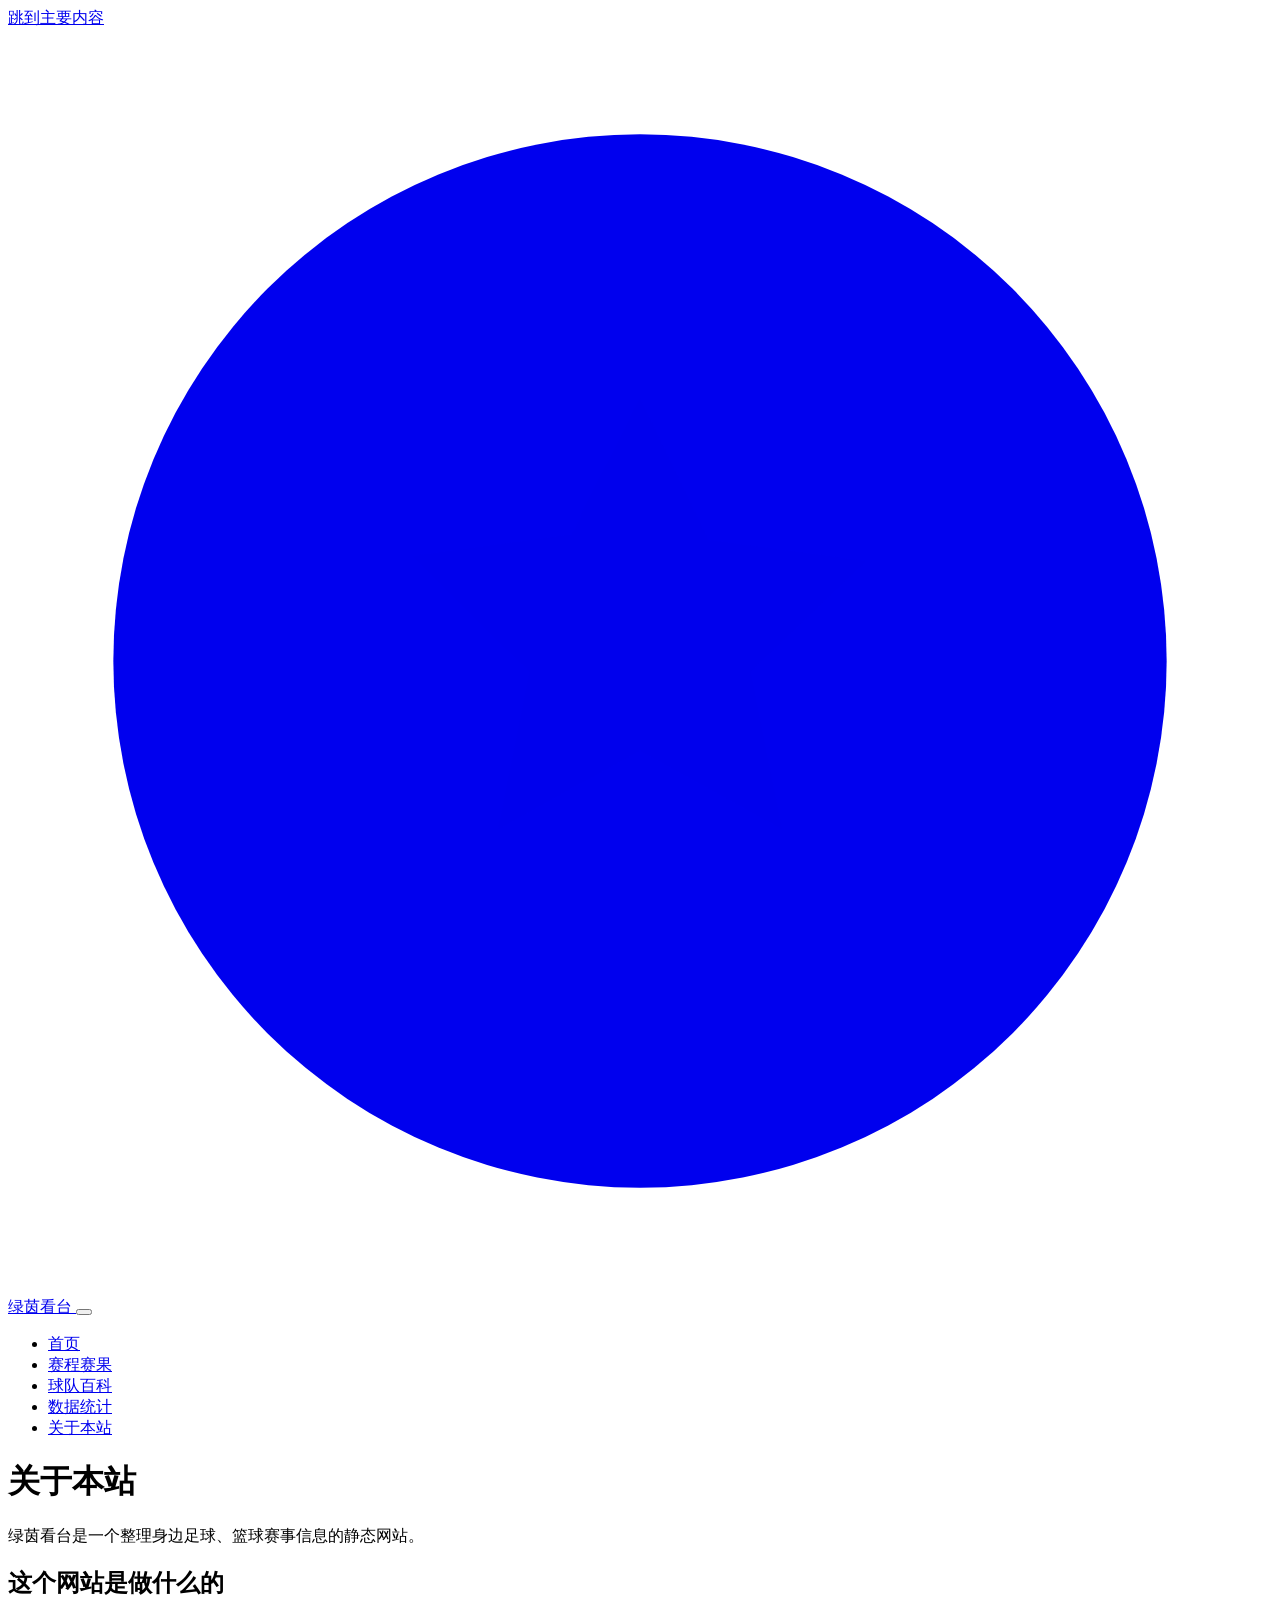
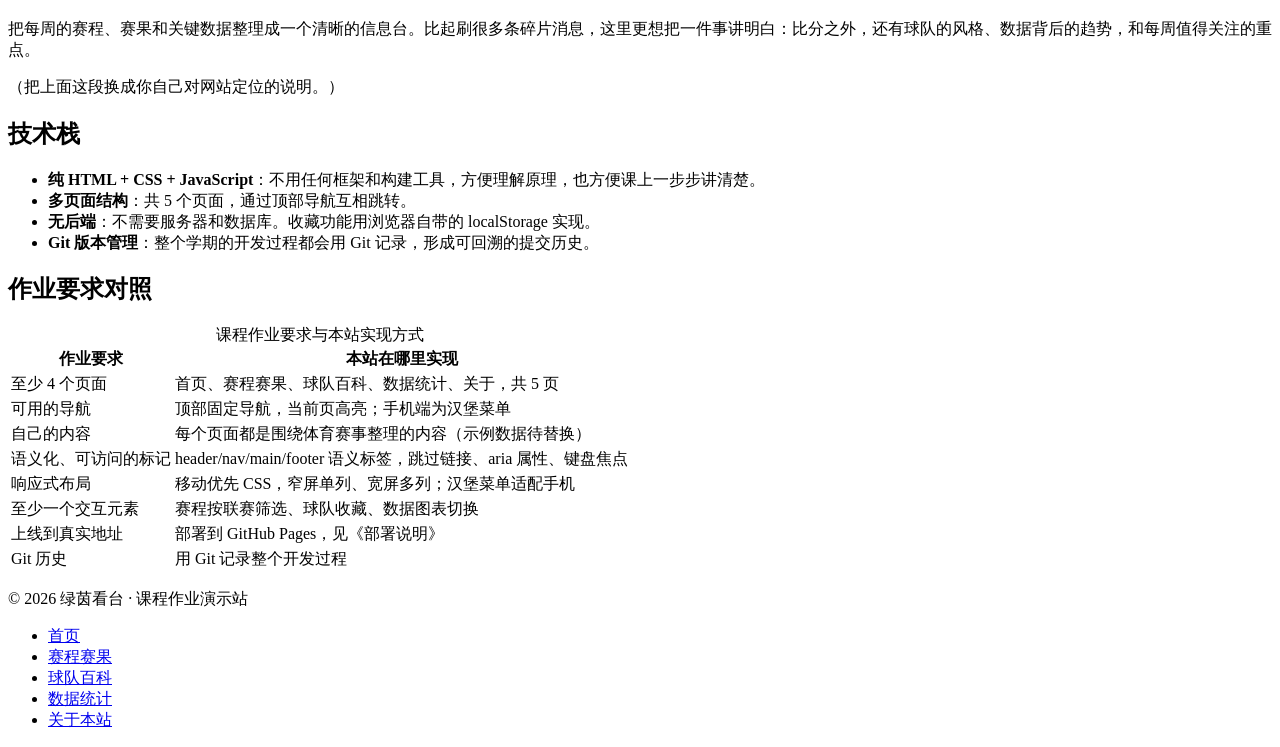
==== about.html @ a0e9ab5b "feat: 构建五个页面与主导航" ====
<!DOCTYPE html>
<!-- ============================================================
   sports-site —— 关于本站页 about.html
   ------------------------------------------------------------
   【本页面的作用】
   介绍这个网站是做什么的、怎么搭建的。
   对课程作业来说，这页可以顺便说明你满足了哪些要求，
   老师一眼就能看到你的技术点。
   ============================================================ -->
<html lang="zh-CN">
<head>
  <meta charset="UTF-8">
  <meta name="viewport" content="width=device-width, initial-scale=1">
  <meta name="description" content="关于绿茵看台：网站定位、技术栈与课程作业要求对照。">
  <title>关于本站 · 绿茵看台</title>
  <link rel="icon" href="data:image/svg+xml,%3Csvg xmlns='http://www.w3.org/2000/svg' viewBox='0 0 24 24'%3E%3Cpath fill='%230e3a2c' d='M12 2a10 10 0 1 0 0 20 10 10 0 0 0 0-20z'/%3E%3Cpath fill='%23b9e83d' d='M12 7l1.3 2.7 3 .4-2.2 2.1.6 3-2.7-1.5-2.7 1.5.6-3L7.7 10l3-.4z'/%3E%3C/svg%3E">
  <link rel="stylesheet" href="css/style.css">
</head>
<body>

  <a class="skip-link" href="#main">跳到主要内容</a>

  <!-- 顶部导航 -->
  <header class="site-header">
    <div class="container">
      <a class="brand" href="index.html" aria-label="绿茵看台 首页">
        <svg viewBox="0 0 24 24" aria-hidden="true" focusable="false">
          <path fill="currentColor" d="M12 2a10 10 0 1 0 0 20 10 10 0 0 0 0-20z"/>
          <path fill="currentColor" d="M12 7l1.3 2.7 3 .4-2.2 2.1.6 3-2.7-1.5-2.7 1.5.6-3L7.7 10l3-.4z" opacity=".9"/>
        </svg>
        <span>绿茵看台</span>
      </a>

      <button class="nav-toggle" type="button" aria-expanded="false"
              aria-controls="site-menu" aria-label="打开菜单">
        <span></span><span></span><span></span>
      </button>

      <nav class="nav-menu" id="site-menu" aria-label="主导航">
        <ul class="nav-links">
          <li><a href="index.html">首页</a></li>
          <li><a href="matches.html">赛程赛果</a></li>
          <li><a href="teams.html">球队百科</a></li>
          <li><a href="stats.html">数据统计</a></li>
          <li><a href="about.html" aria-current="page">关于本站</a></li>
        </ul>
      </nav>
    </div>
  </header>

  <main id="main" tabindex="-1">
    <div class="container">

      <header class="page-header">
        <h1>关于本站</h1>
        <p>绿茵看台是一个整理身边足球、篮球赛事信息的静态网站。</p>
      </header>

      <!-- 网站介绍 -->
      <section class="section" aria-labelledby="about-title">
        <h2 class="section-title" id="about-title">这个网站是做什么的</h2>
        <p>把每周的赛程、赛果和关键数据整理成一个清晰的信息台。比起刷很多条碎片消息，这里更想把一件事讲明白：比分之外，还有球队的风格、数据背后的趋势，和每周值得关注的重点。</p>
        <p>（把上面这段换成你自己对网站定位的说明。）</p>
      </section>

      <!-- 技术栈 -->
      <section class="section" aria-labelledby="tech-title">
        <h2 class="section-title" id="tech-title">技术栈</h2>
        <ul>
          <li><strong>纯 HTML + CSS + JavaScript</strong>：不用任何框架和构建工具，方便理解原理，也方便课上一步步讲清楚。</li>
          <li><strong>多页面结构</strong>：共 5 个页面，通过顶部导航互相跳转。</li>
          <li><strong>无后端</strong>：不需要服务器和数据库。收藏功能用浏览器自带的 localStorage 实现。</li>
          <li><strong>Git 版本管理</strong>：整个学期的开发过程都会用 Git 记录，形成可回溯的提交历史。</li>
        </ul>
      </section>

      <!-- 作业要求对照（可给老师看） -->
      <section class="section" aria-labelledby="req-title">
        <h2 class="section-title" id="req-title">作业要求对照</h2>
        <div class="table-wrap">
          <table>
            <caption>课程作业要求与本站实现方式</caption>
            <thead>
              <tr>
                <th scope="col">作业要求</th>
                <th scope="col">本站在哪里实现</th>
              </tr>
            </thead>
            <tbody>
              <tr><td>至少 4 个页面</td><td>首页、赛程赛果、球队百科、数据统计、关于，共 5 页</td></tr>
              <tr><td>可用的导航</td><td>顶部固定导航，当前页高亮；手机端为汉堡菜单</td></tr>
              <tr><td>自己的内容</td><td>每个页面都是围绕体育赛事整理的内容（示例数据待替换）</td></tr>
              <tr><td>语义化、可访问的标记</td><td>header/nav/main/footer 语义标签，跳过链接、aria 属性、键盘焦点</td></tr>
              <tr><td>响应式布局</td><td>移动优先 CSS，窄屏单列、宽屏多列；汉堡菜单适配手机</td></tr>
              <tr><td>至少一个交互元素</td><td>赛程按联赛筛选、球队收藏、数据图表切换</td></tr>
              <tr><td>上线到真实地址</td><td>部署到 GitHub Pages，见《部署说明》</td></tr>
              <tr><td>Git 历史</td><td>用 Git 记录整个开发过程</td></tr>
            </tbody>
          </table>
        </div>
      </section>

    </div>
  </main>

  <footer class="site-footer">
    <div class="container">
      <p>© <span data-year>2026</span> 绿茵看台 · 课程作业演示站</p>
      <ul class="footer-nav">
        <li><a href="index.html">首页</a></li>
        <li><a href="matches.html">赛程赛果</a></li>
        <li><a href="teams.html">球队百科</a></li>
        <li><a href="stats.html">数据统计</a></li>
        <li><a href="about.html">关于本站</a></li>
      </ul>
    </div>
  </footer>

  <script src="js/main.js"></script>
</body>
</html>
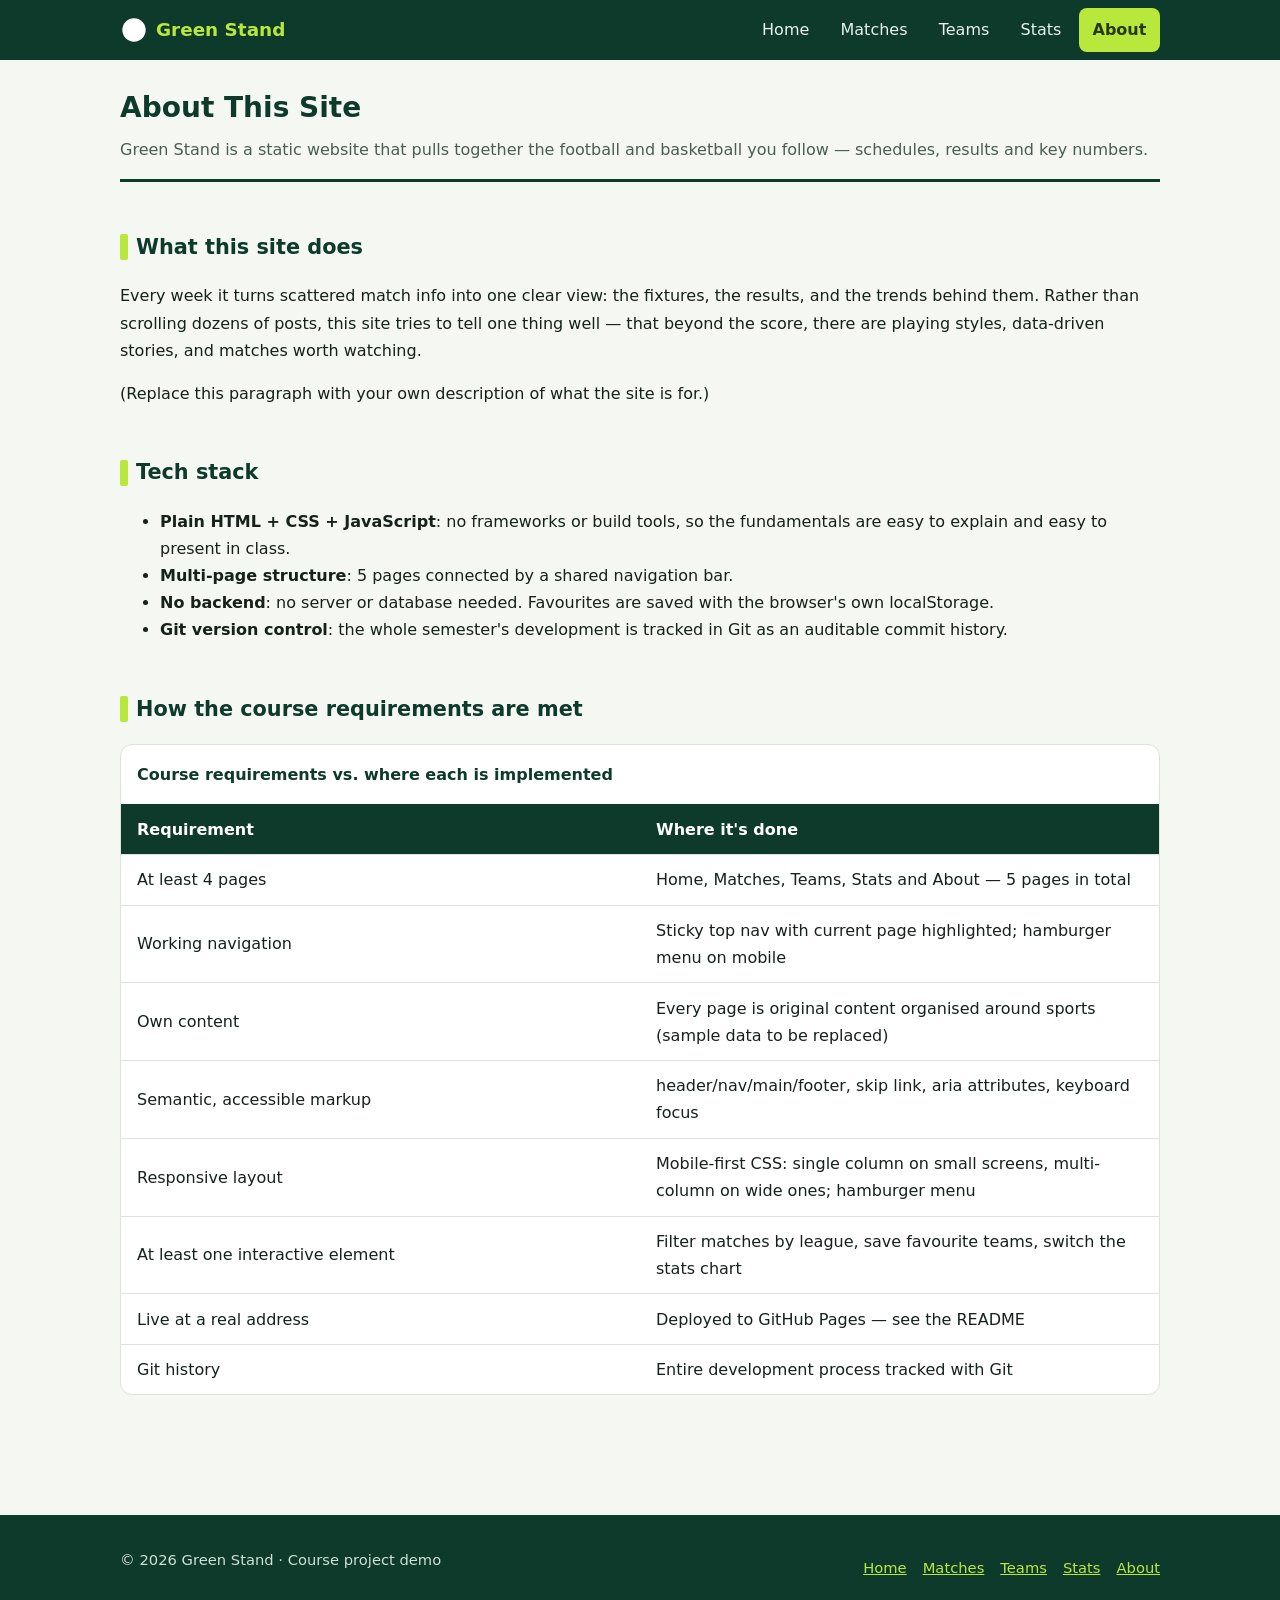
==== commit b548959c: "i18n: 将全站内容翻译为英文" ====
--- a/about.html
+++ b/about.html
@@ -1,48 +1,48 @@
 <!DOCTYPE html>
 <!-- ============================================================
-   sports-site —— 关于本站页 about.html
+   sports-site —— About page about.html
    ------------------------------------------------------------
    【本页面的作用】
    介绍这个网站是做什么的、怎么搭建的。
    对课程作业来说，这页可以顺便说明你满足了哪些要求，
    老师一眼就能看到你的技术点。
    ============================================================ -->
-<html lang="zh-CN">
+<html lang="en">
 <head>
   <meta charset="UTF-8">
   <meta name="viewport" content="width=device-width, initial-scale=1">
-  <meta name="description" content="关于绿茵看台：网站定位、技术栈与课程作业要求对照。">
-  <title>关于本站 · 绿茵看台</title>
+  <meta name="description" content="About Green Stand — what this site is, its tech stack, and how it meets the course requirements.">
+  <title>About · Green Stand</title>
   <link rel="icon" href="data:image/svg+xml,%3Csvg xmlns='http://www.w3.org/2000/svg' viewBox='0 0 24 24'%3E%3Cpath fill='%230e3a2c' d='M12 2a10 10 0 1 0 0 20 10 10 0 0 0 0-20z'/%3E%3Cpath fill='%23b9e83d' d='M12 7l1.3 2.7 3 .4-2.2 2.1.6 3-2.7-1.5-2.7 1.5.6-3L7.7 10l3-.4z'/%3E%3C/svg%3E">
   <link rel="stylesheet" href="css/style.css">
 </head>
 <body>
 
-  <a class="skip-link" href="#main">跳到主要内容</a>
+  <a class="skip-link" href="#main">Skip to main content</a>
 
   <!-- 顶部导航 -->
   <header class="site-header">
     <div class="container">
-      <a class="brand" href="index.html" aria-label="绿茵看台 首页">
+      <a class="brand" href="index.html" aria-label="Green Stand — home">
         <svg viewBox="0 0 24 24" aria-hidden="true" focusable="false">
           <path fill="currentColor" d="M12 2a10 10 0 1 0 0 20 10 10 0 0 0 0-20z"/>
           <path fill="currentColor" d="M12 7l1.3 2.7 3 .4-2.2 2.1.6 3-2.7-1.5-2.7 1.5.6-3L7.7 10l3-.4z" opacity=".9"/>
         </svg>
-        <span>绿茵看台</span>
+        <span>Green Stand</span>
       </a>
 
       <button class="nav-toggle" type="button" aria-expanded="false"
-              aria-controls="site-menu" aria-label="打开菜单">
+              aria-controls="site-menu" aria-label="Open menu">
         <span></span><span></span><span></span>
       </button>
 
-      <nav class="nav-menu" id="site-menu" aria-label="主导航">
+      <nav class="nav-menu" id="site-menu" aria-label="Main navigation">
         <ul class="nav-links">
-          <li><a href="index.html">首页</a></li>
-          <li><a href="matches.html">赛程赛果</a></li>
-          <li><a href="teams.html">球队百科</a></li>
-          <li><a href="stats.html">数据统计</a></li>
-          <li><a href="about.html" aria-current="page">关于本站</a></li>
+          <li><a href="index.html">Home</a></li>
+          <li><a href="matches.html">Matches</a></li>
+          <li><a href="teams.html">Teams</a></li>
+          <li><a href="stats.html">Stats</a></li>
+          <li><a href="about.html" aria-current="page">About</a></li>
         </ul>
       </nav>
     </div>
@@ -52,49 +52,49 @@
     <div class="container">
 
       <header class="page-header">
-        <h1>关于本站</h1>
-        <p>绿茵看台是一个整理身边足球、篮球赛事信息的静态网站。</p>
+        <h1>About This Site</h1>
+        <p>Green Stand is a static website that pulls together the football and basketball you follow — schedules, results and key numbers.</p>
       </header>
 
       <!-- 网站介绍 -->
       <section class="section" aria-labelledby="about-title">
-        <h2 class="section-title" id="about-title">这个网站是做什么的</h2>
-        <p>把每周的赛程、赛果和关键数据整理成一个清晰的信息台。比起刷很多条碎片消息，这里更想把一件事讲明白：比分之外，还有球队的风格、数据背后的趋势，和每周值得关注的重点。</p>
-        <p>（把上面这段换成你自己对网站定位的说明。）</p>
+        <h2 class="section-title" id="about-title">What this site does</h2>
+        <p>Every week it turns scattered match info into one clear view: the fixtures, the results, and the trends behind them. Rather than scrolling dozens of posts, this site tries to tell one thing well — that beyond the score, there are playing styles, data-driven stories, and matches worth watching.</p>
+        <p>(Replace this paragraph with your own description of what the site is for.)</p>
       </section>
 
       <!-- 技术栈 -->
       <section class="section" aria-labelledby="tech-title">
-        <h2 class="section-title" id="tech-title">技术栈</h2>
+        <h2 class="section-title" id="tech-title">Tech stack</h2>
         <ul>
-          <li><strong>纯 HTML + CSS + JavaScript</strong>：不用任何框架和构建工具，方便理解原理，也方便课上一步步讲清楚。</li>
-          <li><strong>多页面结构</strong>：共 5 个页面，通过顶部导航互相跳转。</li>
-          <li><strong>无后端</strong>：不需要服务器和数据库。收藏功能用浏览器自带的 localStorage 实现。</li>
-          <li><strong>Git 版本管理</strong>：整个学期的开发过程都会用 Git 记录，形成可回溯的提交历史。</li>
+          <li><strong>Plain HTML + CSS + JavaScript</strong>: no frameworks or build tools, so the fundamentals are easy to explain and easy to present in class.</li>
+          <li><strong>Multi-page structure</strong>: 5 pages connected by a shared navigation bar.</li>
+          <li><strong>No backend</strong>: no server or database needed. Favourites are saved with the browser's own localStorage.</li>
+          <li><strong>Git version control</strong>: the whole semester's development is tracked in Git as an auditable commit history.</li>
         </ul>
       </section>
 
       <!-- 作业要求对照（可给老师看） -->
       <section class="section" aria-labelledby="req-title">
-        <h2 class="section-title" id="req-title">作业要求对照</h2>
+        <h2 class="section-title" id="req-title">How the course requirements are met</h2>
         <div class="table-wrap">
           <table>
-            <caption>课程作业要求与本站实现方式</caption>
+            <caption>Course requirements vs. where each is implemented</caption>
             <thead>
               <tr>
-                <th scope="col">作业要求</th>
-                <th scope="col">本站在哪里实现</th>
+                <th scope="col">Requirement</th>
+                <th scope="col">Where it's done</th>
               </tr>
             </thead>
             <tbody>
-              <tr><td>至少 4 个页面</td><td>首页、赛程赛果、球队百科、数据统计、关于，共 5 页</td></tr>
-              <tr><td>可用的导航</td><td>顶部固定导航，当前页高亮；手机端为汉堡菜单</td></tr>
-              <tr><td>自己的内容</td><td>每个页面都是围绕体育赛事整理的内容（示例数据待替换）</td></tr>
-              <tr><td>语义化、可访问的标记</td><td>header/nav/main/footer 语义标签，跳过链接、aria 属性、键盘焦点</td></tr>
-              <tr><td>响应式布局</td><td>移动优先 CSS，窄屏单列、宽屏多列；汉堡菜单适配手机</td></tr>
-              <tr><td>至少一个交互元素</td><td>赛程按联赛筛选、球队收藏、数据图表切换</td></tr>
-              <tr><td>上线到真实地址</td><td>部署到 GitHub Pages，见《部署说明》</td></tr>
-              <tr><td>Git 历史</td><td>用 Git 记录整个开发过程</td></tr>
+              <tr><td>At least 4 pages</td><td>Home, Matches, Teams, Stats and About — 5 pages in total</td></tr>
+              <tr><td>Working navigation</td><td>Sticky top nav with current page highlighted; hamburger menu on mobile</td></tr>
+              <tr><td>Own content</td><td>Every page is original content organised around sports (sample data to be replaced)</td></tr>
+              <tr><td>Semantic, accessible markup</td><td>header/nav/main/footer, skip link, aria attributes, keyboard focus</td></tr>
+              <tr><td>Responsive layout</td><td>Mobile-first CSS: single column on small screens, multi-column on wide ones; hamburger menu</td></tr>
+              <tr><td>At least one interactive element</td><td>Filter matches by league, save favourite teams, switch the stats chart</td></tr>
+              <tr><td>Live at a real address</td><td>Deployed to GitHub Pages — see the README</td></tr>
+              <tr><td>Git history</td><td>Entire development process tracked with Git</td></tr>
             </tbody>
           </table>
         </div>
@@ -105,13 +105,13 @@
 
   <footer class="site-footer">
     <div class="container">
-      <p>© <span data-year>2026</span> 绿茵看台 · 课程作业演示站</p>
+      <p>© <span data-year>2026</span> Green Stand · Course project demo</p>
       <ul class="footer-nav">
-        <li><a href="index.html">首页</a></li>
-        <li><a href="matches.html">赛程赛果</a></li>
-        <li><a href="teams.html">球队百科</a></li>
-        <li><a href="stats.html">数据统计</a></li>
-        <li><a href="about.html">关于本站</a></li>
+        <li><a href="index.html">Home</a></li>
+        <li><a href="matches.html">Matches</a></li>
+        <li><a href="teams.html">Teams</a></li>
+        <li><a href="stats.html">Stats</a></li>
+        <li><a href="about.html">About</a></li>
       </ul>
     </div>
   </footer>
--- a/css/style.css
+++ b/css/style.css
@@ -0,0 +1,732 @@
+/* ============================================================
+   sports-site —— 全局样式表 style.css
+   ------------------------------------------------------------
+   这个文件被所有页面共用。它负责三件事：
+   1) 视觉设计：配色、字体、间距、卡片
+   2) 响应式布局：让同一套页面在手机、平板、电脑上都能看
+   3) 无障碍：键盘焦点样式、动效开关、对比度
+
+   视觉方向：深绿"球场夜场"主色 + 亮黄绿"边线"强调色，
+   正文区用浅色保证可读性。整体偏"比赛日海报"的活力感。
+   ============================================================ */
+
+/* ---------- 设计变量（Design Tokens）----------
+   把配色、字体、间距集中放在 :root，改一个地方全局生效。
+   这也是"语义化、可维护"的体现。 */
+:root {
+  /* 颜色 */
+  --pitch:        #0e3a2c;   /* 主色·深绿（导航/页脚/大标题背景） */
+  --pitch-light:  #1a5c45;   /* 主色的浅一档（悬停/渐变） */
+  --accent:       #b9e83d;   /* 强调色·亮黄绿（按钮/选中态/关键数据） */
+  --accent-ink:   #25390a;   /* 强调色上放深色文字时的墨色 */
+  --bg:           #f4f7f2;   /* 页面背景·很浅的绿灰 */
+  --surface:      #ffffff;   /* 卡片/内容区背景 */
+  --ink:          #16211c;   /* 正文主文字 */
+  --ink-soft:     #4c5c54;   /* 次要文字 */
+  --line:         #dbe3db;   /* 边框/分隔线 */
+  --focus:        #1a5c45;   /* 键盘焦点高亮 */
+  --danger:       #c0392b;   /* 仅用于"负/平"等数据语义色 */
+
+  /* 字体：用系统字体栈，无需联网加载，任何设备都能显示 */
+  --font-ui: "PingFang SC", "Microsoft YaHei", "Segoe UI",
+             system-ui, -apple-system, sans-serif;
+
+  /* 间距节奏：8px 为基准倍数 */
+  --space-1: 0.5rem;   /* 8px  */
+  --space-2: 1rem;     /* 16px */
+  --space-3: 1.5rem;   /* 24px */
+  --space-4: 2rem;     /* 32px */
+  --space-5: 3rem;     /* 48px */
+
+  /* 圆角与阴影 */
+  --radius: 12px;
+  --shadow: 0 1px 3px rgba(14, 58, 44, 0.08);
+
+  /* 内容最大宽度与两侧留白 */
+  --container: 1080px;
+  --gutter: 1.25rem;
+}
+
+/* ---------- 基础重置与语义标签 ----------
+   不同浏览器的默认样式不一样，先统一。
+   这里用 `box-sizing` 让宽高计算更直观。 */
+*,
+*::before,
+*::after {
+  box-sizing: border-box;
+}
+
+html {
+  -webkit-text-size-adjust: 100%;
+  scroll-behavior: smooth;
+}
+
+body {
+  margin: 0;
+  font-family: var(--font-ui);
+  font-size: 1rem;
+  line-height: 1.7;
+  color: var(--ink);
+  background: var(--bg);
+}
+
+/* 尊重用户系统"减弱动态效果"的设置 */
+@media (prefers-reduced-motion: reduce) {
+  html {
+    scroll-behavior: auto;
+  }
+}
+
+img {
+  max-width: 100%;
+  height: auto;
+  display: block;
+}
+
+/* 所有标题统一去掉默认外边距，用下面的间距类控制 */
+h1, h2, h3, h4, p, ul, ol {
+  margin-top: 0;
+}
+
+a {
+  color: var(--pitch-light);
+}
+
+/* ---------- 无障碍：键盘焦点 ----------
+   让鼠标点击和键盘 Tab 键浏览都能看到清晰焦点，
+   这是 WCAG 无障碍标准的基本要求。 */
+:focus-visible {
+  outline: 3px solid var(--focus);
+  outline-offset: 2px;
+  border-radius: 4px;
+}
+
+/* 跳转到主内容的链接（屏幕阅读器/键盘用户专用） */
+.skip-link {
+  position: absolute;
+  left: -999px;
+  top: 0;
+  background: var(--pitch);
+  color: #fff;
+  padding: 0.75rem 1.25rem;
+  z-index: 100;
+}
+.skip-link:focus {
+  left: 0;
+}
+
+/* 对屏幕阅读器隐藏、但视觉上保留的内容 */
+.visually-hidden {
+  position: absolute;
+  width: 1px;
+  height: 1px;
+  margin: -1px;
+  padding: 0;
+  overflow: hidden;
+  clip: rect(0 0 0 0);
+  white-space: nowrap;
+  border: 0;
+}
+
+/* ============================================================
+   版心容器与页面骨架
+   ============================================================ */
+.container {
+  width: 100%;
+  max-width: var(--container);
+  margin-inline: auto;
+  padding-inline: var(--gutter);
+}
+
+main {
+  /* 顶部留白，让内容与导航分开 */
+  padding-block: var(--space-3);
+}
+
+main:focus {
+  outline: none;
+}
+
+/* 每个页面的顶部标题区（共用） */
+.page-header {
+  margin-bottom: var(--space-4);
+  padding-bottom: var(--space-2);
+  border-bottom: 3px solid var(--pitch);
+}
+.page-header h1 {
+  margin-bottom: 0.25rem;
+  font-size: 1.75rem;
+  color: var(--pitch);
+}
+.page-header p {
+  color: var(--ink-soft);
+  margin-bottom: 0;
+}
+
+/* ============================================================
+   顶部导航（含响应式汉堡菜单）
+   ============================================================ */
+.site-header {
+  background: var(--pitch);
+  color: #fff;
+  position: sticky;
+  top: 0;
+  z-index: 20;
+}
+
+.site-header .container {
+  display: flex;
+  align-items: center;
+  justify-content: space-between;
+  gap: var(--space-2);
+  min-height: 60px;
+  padding-block: 0.5rem;
+}
+
+/* 站点标志：一个足球图标 + 站名 */
+.brand {
+  display: inline-flex;
+  align-items: center;
+  gap: 0.5rem;
+  color: #fff;
+  text-decoration: none;
+  font-weight: 700;
+  font-size: 1.15rem;
+}
+.brand svg {
+  width: 28px;
+  height: 28px;
+  flex: none;
+}
+.brand span {
+  color: var(--accent);
+}
+
+/* 导航链接列表 */
+.nav-links {
+  list-style: none;
+  display: flex;
+  gap: 0.25rem;
+  margin: 0;
+  padding: 0;
+}
+.nav-links a {
+  display: block;
+  padding: 0.5rem 0.85rem;
+  border-radius: 8px;
+  color: #e8f2ec;
+  text-decoration: none;
+  font-weight: 500;
+  transition: background 0.15s ease, color 0.15s ease;
+}
+.nav-links a:hover {
+  background: rgba(255, 255, 255, 0.12);
+  color: #fff;
+}
+.nav-links a[aria-current="page"] {
+  background: var(--accent);
+  color: var(--accent-ink);
+  font-weight: 700;
+}
+
+/* 汉堡菜单按钮：默认（窄屏）显示 */
+.nav-toggle {
+  display: inline-flex;
+  flex-direction: column;
+  justify-content: center;
+  gap: 5px;
+  width: 44px;   /* 触控热区 ≥ 44px，无障碍要求 */
+  height: 44px;
+  padding: 10px;
+  background: transparent;
+  border: 0;
+  border-radius: 8px;
+  cursor: pointer;
+}
+.nav-toggle span {
+  display: block;
+  height: 3px;
+  width: 100%;
+  background: #fff;
+  border-radius: 2px;
+  transition: transform 0.2s ease, opacity 0.2s ease;
+}
+/* 汉堡变叉号 */
+.nav-toggle[aria-expanded="true"] span:nth-child(1) {
+  transform: translateY(8px) rotate(45deg);
+}
+.nav-toggle[aria-expanded="true"] span:nth-child(2) {
+  opacity: 0;
+}
+.nav-toggle[aria-expanded="true"] span:nth-child(3) {
+  transform: translateY(-8px) rotate(-45deg);
+}
+
+/* 移动优先：窄屏时导航默认折叠，用汉堡展开 */
+.nav-menu {
+  display: none;
+}
+.nav-menu.open {
+  display: block;
+}
+
+/* ---------- 平板及以上（≥ 768px）：导航常显、去汉堡 ---------- */
+@media (min-width: 768px) {
+  .nav-toggle {
+    display: none;
+  }
+  .nav-menu {
+    display: block;
+  }
+  /* 导航在宽屏时纵向排列到右侧 */
+  .site-header .container {
+    flex-wrap: wrap;
+  }
+}
+
+/* ============================================================
+   通用区块：小节标题、卡片网格、按钮
+   ============================================================ */
+.section {
+  margin-block: var(--space-5);
+}
+.section-title {
+  font-size: 1.3rem;
+  color: var(--pitch);
+  display: flex;
+  align-items: center;
+  gap: 0.5rem;
+}
+.section-title::before {
+  content: "";
+  width: 8px;
+  height: 1.25em;
+  background: var(--accent);
+  border-radius: 2px;
+}
+
+/* 卡片网格：窄屏 1 列，平板 2 列，宽屏 3 列 */
+.card-grid {
+  display: grid;
+  grid-template-columns: 1fr;   /* 移动端单列 */
+  gap: var(--space-2);
+}
+@media (min-width: 640px) {
+  .card-grid {
+    grid-template-columns: repeat(2, 1fr);   /* 2 列 */
+  }
+}
+@media (min-width: 900px) {
+  .card-grid {
+    grid-template-columns: repeat(3, 1fr);   /* 3 列 */
+  }
+}
+
+/* 单张卡片 */
+.card {
+  background: var(--surface);
+  border: 1px solid var(--line);
+  border-radius: var(--radius);
+  padding: var(--space-3);
+  box-shadow: var(--shadow);
+  display: flex;
+  flex-direction: column;
+}
+.card h3 {
+  font-size: 1.05rem;
+  margin-bottom: 0.5rem;
+  color: var(--pitch);
+}
+.card p {
+  color: var(--ink-soft);
+  font-size: 0.95rem;
+  margin-bottom: var(--space-2);
+  flex: 1;
+}
+.card .card-meta {
+  font-size: 0.82rem;
+  color: var(--ink-soft);
+}
+.card .tag {
+  display: inline-block;
+  background: var(--accent);
+  color: var(--accent-ink);
+  font-size: 0.78rem;
+  font-weight: 700;
+  padding: 0.15rem 0.6rem;
+  border-radius: 999px;
+  margin-bottom: var(--space-1);
+  align-self: flex-start;
+}
+
+/* 链接式卡片：整张可点，箭头提示 */
+.card-link {
+  margin-top: var(--space-2);
+  font-weight: 600;
+  color: var(--pitch-light);
+  text-decoration: none;
+  display: inline-flex;
+  align-items: center;
+  gap: 0.3rem;
+}
+.card-link:hover {
+  text-decoration: underline;
+}
+
+/* 按钮 */
+.btn {
+  display: inline-flex;
+  align-items: center;
+  gap: 0.4rem;
+  padding: 0.6rem 1.1rem;
+  border-radius: 8px;
+  border: 0;
+  font-family: inherit;
+  font-size: 0.95rem;
+  font-weight: 600;
+  cursor: pointer;
+  text-decoration: none;
+  transition: transform 0.1s ease, filter 0.15s ease;
+}
+.btn:active {
+  transform: translateY(1px);
+}
+.btn--primary {
+  background: var(--accent);
+  color: var(--accent-ink);
+}
+.btn--primary:hover {
+  filter: brightness(1.05);
+}
+.btn--ghost {
+  background: transparent;
+  color: #e8f2ec;
+  border: 1px solid rgba(255, 255, 255, 0.5);
+}
+.btn--ghost:hover {
+  background: rgba(255, 255, 255, 0.12);
+}
+
+/* ============================================================
+   Hero（首页大标题区）
+   ============================================================ */
+.hero {
+  background:
+    /* 半透明绿色网格，营造球场草皮氛围 */
+    repeating-linear-gradient(
+      0deg,
+      rgba(255, 255, 255, 0.04) 0,
+      rgba(255, 255, 255, 0.04) 2px,
+      transparent 2px,
+      transparent 60px
+    ),
+    linear-gradient(160deg, var(--pitch) 0%, var(--pitch-light) 100%);
+  color: #fff;
+  padding-block: var(--space-5);
+  border-radius: 0 0 var(--radius) var(--radius);
+}
+.hero h1 {
+  font-size: clamp(1.7rem, 5vw, 2.6rem);
+  line-height: 1.2;
+  margin-bottom: var(--space-1);
+}
+.hero h1 span {
+  color: var(--accent);
+}
+.hero p {
+  font-size: 1.05rem;
+  color: #d8e6dc;
+  max-width: 34em;
+  margin-bottom: var(--space-3);
+}
+.hero .hero-actions {
+  display: flex;
+  flex-wrap: wrap;
+  gap: var(--space-1);
+}
+
+/* Hero 里放一个"焦点赛事"小卡片，衬托设计 */
+.hero-match {
+  margin-top: var(--space-4);
+  background: rgba(0, 0, 0, 0.28);
+  border: 1px solid rgba(255, 255, 255, 0.2);
+  border-radius: var(--radius);
+  padding: var(--space-3);
+  max-width: 520px;
+}
+.hero-match .hm-label {
+  font-size: 0.8rem;
+  letter-spacing: 0.08em;
+  color: var(--accent);
+  font-weight: 700;
+}
+.hero-match .hm-teams {
+  font-size: 1.25rem;
+  font-weight: 700;
+  margin: 0.5rem 0;
+}
+.hero-match .hm-info {
+  color: #d8e6dc;
+  font-size: 0.9rem;
+  margin: 0;
+}
+
+/* ============================================================
+   赛程 / 数据页：筛选按钮组 + 表格
+   ============================================================ */
+.filter-bar {
+  display: flex;
+  flex-wrap: wrap;
+  gap: var(--space-1);
+  margin-bottom: var(--space-3);
+}
+.filter-bar button {
+  padding: 0.5rem 1rem;
+  border-radius: 999px;
+  border: 1px solid var(--line);
+  background: var(--surface);
+  color: var(--ink);
+  font-family: inherit;
+  font-size: 0.9rem;
+  cursor: pointer;
+  transition: all 0.15s ease;
+}
+.filter-bar button:hover {
+  border-color: var(--pitch-light);
+  color: var(--pitch-light);
+}
+.filter-bar button[aria-pressed="true"] {
+  background: var(--pitch);
+  color: #fff;
+  border-color: var(--pitch);
+  font-weight: 700;
+}
+
+/* 表格：移动端横向滚动，宽屏自适应 */
+.table-wrap {
+  overflow-x: auto;
+  border: 1px solid var(--line);
+  border-radius: var(--radius);
+  background: var(--surface);
+}
+table {
+  width: 100%;
+  border-collapse: collapse;
+  table-layout: fixed;   /* 列宽显式分配，避免被挤成窄条 */
+  min-width: 560px;      /* 太窄时允许横向滚动 */
+}
+caption {
+  caption-side: top;
+  text-align: left;
+  padding: var(--space-2);
+  font-weight: 700;
+  color: var(--pitch);
+}
+th, td {
+  padding: 0.7rem 1rem;
+  text-align: left;
+  border-bottom: 1px solid var(--line);
+}
+th {
+  background: var(--pitch);
+  color: #fff;
+  font-weight: 600;
+}
+tbody tr:last-child td {
+  border-bottom: 0;
+}
+tbody tr:hover td {
+  background: rgba(14, 58, 44, 0.05);
+}
+/* 状态标记：胜/负/平用不同颜色 */
+.result-w { color: var(--pitch-light); font-weight: 700; }
+.result-l { color: var(--danger); font-weight: 700; }
+.result-d { color: var(--ink-soft); font-weight: 700; }
+
+/* ---------- 赛程列表（matches 页，JS 生成） ---------- */
+.match-items {
+  list-style: none;
+  margin: 0;
+  padding: 0;
+  display: grid;
+  gap: var(--space-1);
+}
+.match-item {
+  display: grid;
+  grid-template-columns: 1fr auto auto;
+  grid-template-areas: "date teams score" "date status score";
+  gap: 0.1rem var(--space-2);
+  align-items: center;
+  background: var(--surface);
+  border: 1px solid var(--line);
+  border-radius: var(--radius);
+  padding: var(--space-2) var(--space-2);
+}
+.m-date { grid-area: date; font-size: 0.82rem; color: var(--ink-soft); }
+.m-teams { grid-area: teams; font-weight: 600; }
+.m-score { grid-area: score; font-weight: 800; font-size: 1.15rem; color: var(--pitch); }
+.m-status { grid-area: status; font-size: 0.8rem; color: var(--ink-soft); }
+@media (min-width: 640px) {
+  .match-item {
+    grid-template-columns: 120px 1fr auto auto;
+    grid-template-areas: "date teams score status";
+  }
+}
+
+/* ============================================================
+   球队百科页：球队卡片
+   ============================================================ */
+.team-emblem {
+  width: 44px;
+  height: 44px;
+  border-radius: 50%;
+  display: grid;
+  place-items: center;
+  font-weight: 800;
+  color: #fff;
+  margin-bottom: var(--space-2);
+  background: var(--pitch);
+}
+.card .team-league {
+  font-size: 0.82rem;
+  color: var(--ink-soft);
+  margin-bottom: 0.25rem;
+}
+.card .team-stats {
+  font-size: 0.9rem;
+  color: var(--ink-soft);
+  margin-bottom: 0;
+}
+
+/* 收藏按钮（球队卡片右上角） */
+.fav-btn {
+  align-self: flex-end;
+  width: 44px;          /* 触控热区 ≥ 44px */
+  height: 44px;
+  margin: -0.75rem -0.75rem 0 0;
+  background: transparent;
+  border: 0;
+  border-radius: 8px;
+  color: var(--ink-soft);
+  cursor: pointer;
+}
+.fav-btn .star {
+  width: 22px;
+  height: 22px;
+  fill: none;
+  stroke: currentColor;
+  stroke-width: 1.6;
+  transition: fill 0.15s ease;
+}
+.fav-btn:hover {
+  color: var(--pitch);
+}
+.fav-btn[aria-pressed="true"] {
+  color: var(--pitch);
+}
+.fav-btn[aria-pressed="true"] .star {
+  fill: var(--accent);
+}
+
+/* ============================================================
+   数据统计页：柱状图
+   ============================================================ */
+.chart {
+  background: var(--surface);
+  border: 1px solid var(--line);
+  border-radius: var(--radius);
+  padding: var(--space-3);
+}
+.chart-figure {
+  position: relative;
+  height: 260px;
+  margin-block: var(--space-3);
+}
+/* 纯 CSS + JS 生成的可访问柱状图 */
+.bars {
+  display: flex;
+  align-items: flex-end;
+  gap: 12px;
+  height: 100%;
+  padding: 0 6px;
+  border-bottom: 2px solid var(--line);
+}
+.bar {
+  flex: 1;
+  position: relative;
+  background: var(--pitch-light);
+  border-radius: 6px 6px 0 0;
+  min-width: 26px;
+  transition: height 0.4s ease;
+}
+.bar:hover {
+  background: var(--accent);
+}
+.bar .bar-value {
+  position: absolute;
+  top: -24px;
+  left: 50%;
+  transform: translateX(-50%);
+  font-size: 0.8rem;
+  font-weight: 700;
+  color: var(--pitch);
+}
+.bar .bar-label {
+  position: absolute;
+  bottom: -28px;
+  left: 50%;
+  transform: translateX(-50%);
+  font-size: 0.8rem;
+  color: var(--ink-soft);
+  white-space: nowrap;
+}
+
+/* 图表的文字说明区（对屏幕阅读器可见） */
+.chart-note {
+  margin-top: var(--space-4);
+  font-size: 0.9rem;
+  color: var(--ink-soft);
+}
+
+/* 图表下方的"文字版表格"（无障碍替代），更紧凑 */
+.chart-table {
+  min-width: 0;
+  margin-top: var(--space-3);
+  font-size: 0.9rem;
+}
+.chart-table caption {
+  background: var(--pitch);
+  color: #fff;
+}
+.chart-table th, .chart-table td {
+  padding: 0.4rem 0.8rem;
+}
+
+/* ============================================================
+   页脚
+   ============================================================ */
+.site-footer {
+  background: var(--pitch);
+  color: #cfe0d6;
+  margin-top: var(--space-5);
+  padding-block: var(--space-4);
+  font-size: 0.92rem;
+}
+.site-footer .container {
+  display: flex;
+  flex-wrap: wrap;
+  justify-content: space-between;
+  gap: var(--space-2);
+  align-items: center;
+}
+.site-footer a {
+  color: var(--accent);
+}
+.site-footer .footer-nav {
+  list-style: none;
+  display: flex;
+  flex-wrap: wrap;
+  gap: var(--space-2);
+  margin: 0;
+  padding: 0;
+}
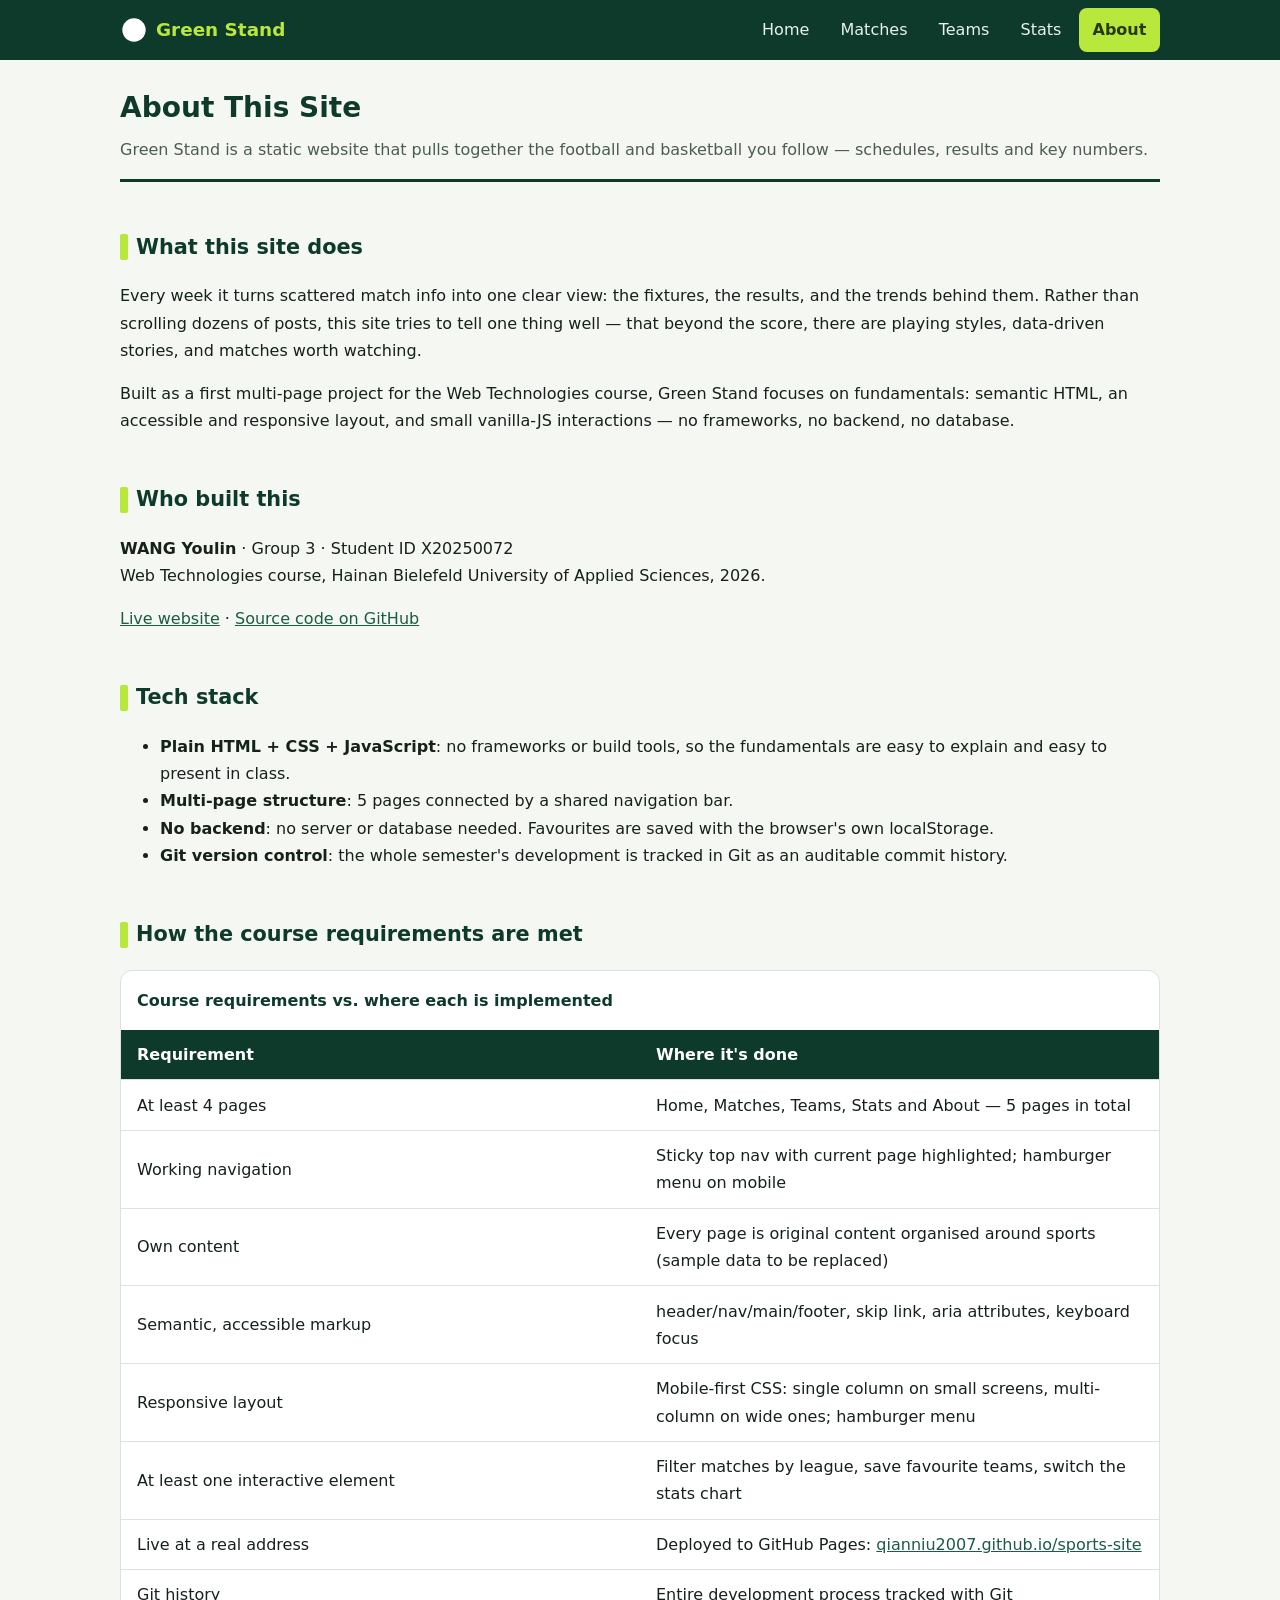
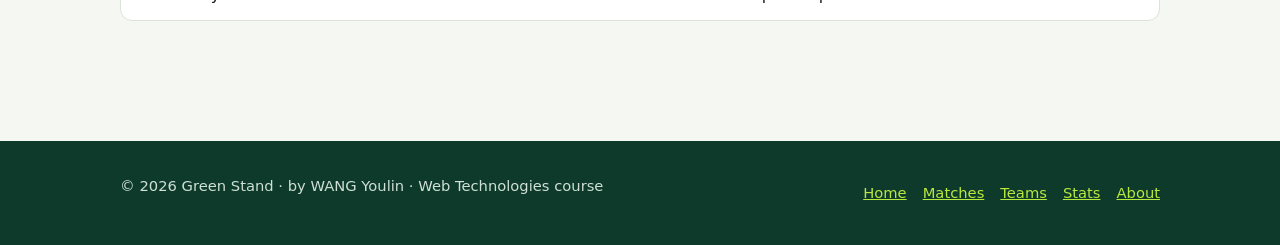
==== commit f9e71eda: "docs: add author and course info, real live links, finish English README" ====
--- a/about.html
+++ b/about.html
@@ -60,7 +60,18 @@
       <section class="section" aria-labelledby="about-title">
         <h2 class="section-title" id="about-title">What this site does</h2>
         <p>Every week it turns scattered match info into one clear view: the fixtures, the results, and the trends behind them. Rather than scrolling dozens of posts, this site tries to tell one thing well — that beyond the score, there are playing styles, data-driven stories, and matches worth watching.</p>
-        <p>(Replace this paragraph with your own description of what the site is for.)</p>
+        <p>Built as a first multi-page project for the Web Technologies course, Green Stand focuses on fundamentals: semantic HTML, an accessible and responsive layout, and small vanilla-JS interactions — no frameworks, no backend, no database.</p>
+      </section>
+
+      <!-- 作者与课程 -->
+      <section class="section" aria-labelledby="author-title">
+        <h2 class="section-title" id="author-title">Who built this</h2>
+        <p><strong>WANG Youlin</strong> · Group 3 · Student ID X20250072<br>
+        Web Technologies course, Hainan Bielefeld University of Applied Sciences, 2026.</p>
+        <p>
+          <a href="https://qianniu2007.github.io/sports-site/">Live website</a> ·
+          <a href="https://github.com/qianniu2007/sports-site">Source code on GitHub</a>
+        </p>
       </section>
 
       <!-- 技术栈 -->
@@ -93,7 +104,7 @@
               <tr><td>Semantic, accessible markup</td><td>header/nav/main/footer, skip link, aria attributes, keyboard focus</td></tr>
               <tr><td>Responsive layout</td><td>Mobile-first CSS: single column on small screens, multi-column on wide ones; hamburger menu</td></tr>
               <tr><td>At least one interactive element</td><td>Filter matches by league, save favourite teams, switch the stats chart</td></tr>
-              <tr><td>Live at a real address</td><td>Deployed to GitHub Pages — see the README</td></tr>
+              <tr><td>Live at a real address</td><td>Deployed to GitHub Pages: <a href="https://qianniu2007.github.io/sports-site/">qianniu2007.github.io/sports-site</a></td></tr>
               <tr><td>Git history</td><td>Entire development process tracked with Git</td></tr>
             </tbody>
           </table>
@@ -105,7 +116,7 @@
 
   <footer class="site-footer">
     <div class="container">
-      <p>© <span data-year>2026</span> Green Stand · Course project demo</p>
+      <p>© <span data-year>2026</span> Green Stand · by WANG Youlin · Web Technologies course</p>
       <ul class="footer-nav">
         <li><a href="index.html">Home</a></li>
         <li><a href="matches.html">Matches</a></li>
